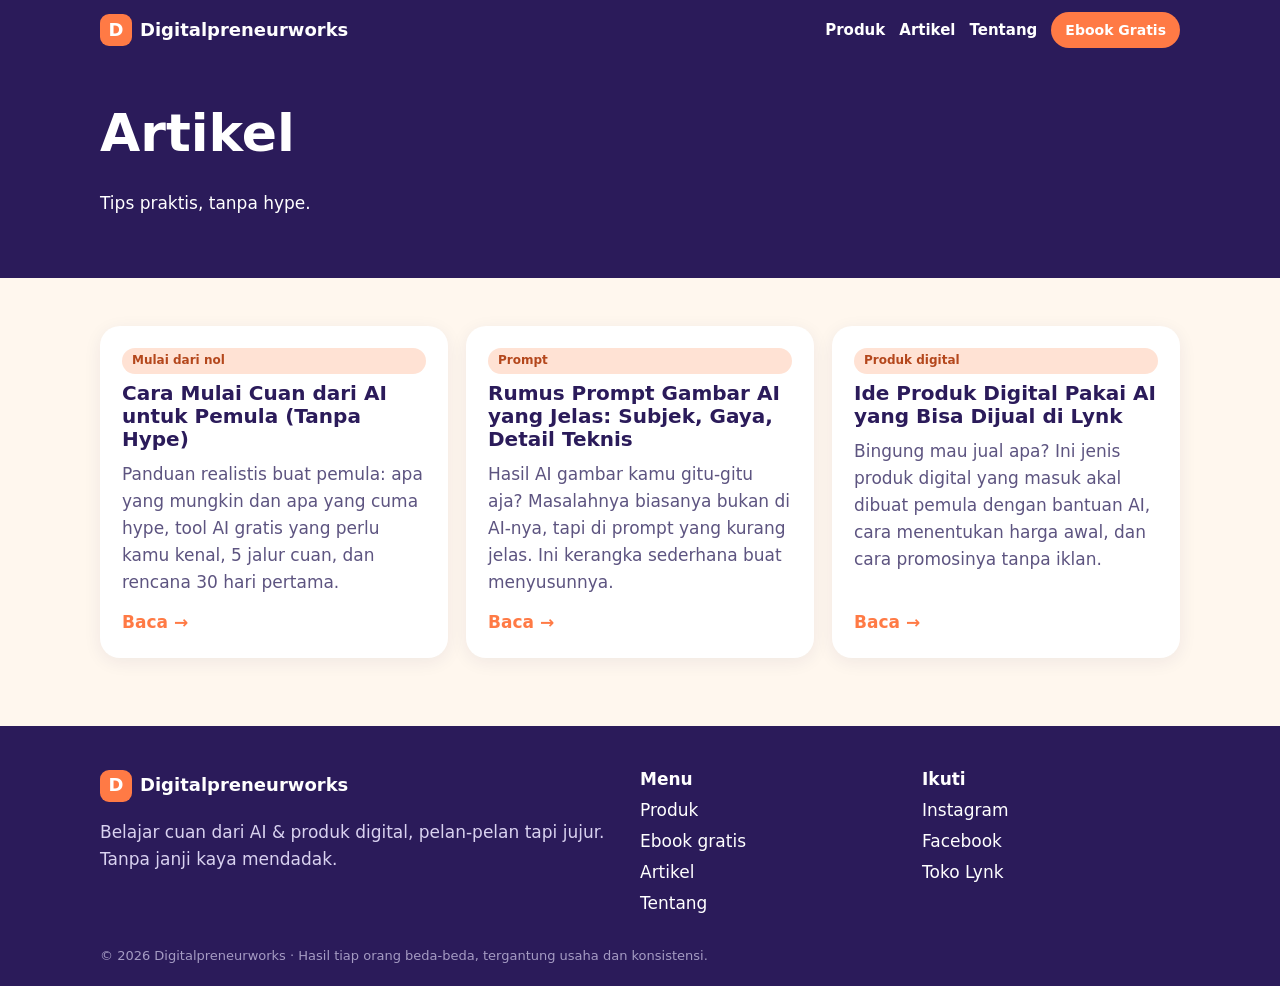
==== artikel/index.html @ cbf8335c "Website Digitalpreneurworks" ====
<!doctype html><html lang="id"><head><meta charset="utf-8"><meta name="viewport" content="width=device-width,initial-scale=1">
<title>Artikel: Belajar AI &amp; Produk Digital untuk Pemula | Digitalpreneurworks</title><meta name="description" content="Artikel praktis berbahasa Indonesia tentang cara mulai cuan dari AI, menulis prompt yang jelas, dan ide produk digital untuk pemula."><link rel="canonical" href="https://andhiniedewi.github.io/digitalpreneurworks/artikel/index.html">
<meta property="og:type" content="website"><meta property="og:site_name" content="Digitalpreneurworks"><meta property="og:title" content="Artikel: Belajar AI &amp; Produk Digital untuk Pemula | Digitalpreneurworks"><meta property="og:description" content="Artikel praktis berbahasa Indonesia tentang cara mulai cuan dari AI, menulis prompt yang jelas, dan ide produk digital untuk pemula."><meta property="og:url" content="https://andhiniedewi.github.io/digitalpreneurworks/artikel/index.html"><meta property="og:image" content="https://andhiniedewi.github.io/digitalpreneurworks/img/og.jpg"><meta property="og:locale" content="id_ID"><meta name="twitter:card" content="summary_large_image">
<link rel="icon" href="../favicon.svg" type="image/svg+xml"><link rel="stylesheet" href="../style.css"><meta name="theme-color" content="#2B1B5A"></head><body>
<header class="hd"><div class="wrap hdi"><a class="logo" href="../index.html"><span class="lm">D</span>Digitalpreneurworks</a><nav><a href="../produk.html">Produk</a><a href="../artikel/index.html">Artikel</a><a href="../tentang.html">Tentang</a><a class="btn sm" href="../ebook-gratis.html">Ebook Gratis</a></nav></div></header>
<main><section class="phead"><div class="wrap"><h1>Artikel</h1><p>Tips praktis, tanpa hype.</p></div></section><section class="wrap sec"><div class="grid3"><a class="acard" href="../artikel/cara-mulai-cuan-dari-ai-untuk-pemula.html"><span class="tag">Mulai dari nol</span><h3>Cara Mulai Cuan dari AI untuk Pemula (Tanpa Hype)</h3><p>Panduan realistis buat pemula: apa yang mungkin dan apa yang cuma hype, tool AI gratis yang perlu kamu kenal, 5 jalur cuan, dan rencana 30 hari pertama.</p><span class="more">Baca →</span></a><a class="acard" href="../artikel/rumus-prompt-gambar-ai.html"><span class="tag">Prompt</span><h3>Rumus Prompt Gambar AI yang Jelas: Subjek, Gaya, Detail Teknis</h3><p>Hasil AI gambar kamu gitu-gitu aja? Masalahnya biasanya bukan di AI-nya, tapi di prompt yang kurang jelas. Ini kerangka sederhana buat menyusunnya.</p><span class="more">Baca →</span></a><a class="acard" href="../artikel/ide-produk-digital-pakai-ai.html"><span class="tag">Produk digital</span><h3>Ide Produk Digital Pakai AI yang Bisa Dijual di Lynk</h3><p>Bingung mau jual apa? Ini jenis produk digital yang masuk akal dibuat pemula dengan bantuan AI, cara menentukan harga awal, dan cara promosinya tanpa iklan.</p><span class="more">Baca →</span></a></div></section></main>
<footer class="ft"><div class="wrap fti"><div><a class="logo" href="../index.html"><span class="lm">D</span>Digitalpreneurworks</a><p>Belajar cuan dari AI &amp; produk digital, pelan-pelan tapi jujur. Tanpa janji kaya mendadak.</p></div>
<div><b>Menu</b><a href="../produk.html">Produk</a><a href="../ebook-gratis.html">Ebook gratis</a><a href="../artikel/index.html">Artikel</a><a href="../tentang.html">Tentang</a></div>
<div><b>Ikuti</b><a href="https://www.instagram.com/digitalpreneurworks/" rel="noopener" target="_blank">Instagram</a><a href="https://www.facebook.com/DigitalPreneurWorks/" rel="noopener" target="_blank">Facebook</a><a href="https://lynk.id/digitalpreneurworks" rel="noopener" target="_blank">Toko Lynk</a></div></div>
<p class="wrap cp">© 2026 Digitalpreneurworks · Hasil tiap orang beda-beda, tergantung usaha dan konsistensi.</p></footer></body></html>
---- style.css ----
:root{--p:#2B1B5A;--o:#FF7A45;--c:#FFF7EE;--t:#2B1B5A;--m:#5d5480}
*{box-sizing:border-box}html{scroll-behavior:smooth}
body{margin:0;font-family:Inter,system-ui,-apple-system,"Segoe UI",Roboto,Arial,sans-serif;background:var(--c);color:var(--t);line-height:1.6;font-size:17px}
img{max-width:100%;height:auto;display:block}a{color:var(--o)}
.wrap{max-width:1120px;margin:0 auto;padding:0 20px}
b,strong{font-weight:800}h1,h2,h3{line-height:1.15;margin:0 0 .5em}h1 b,h2 b{color:var(--o)}
.hd{background:var(--p);position:sticky;top:0;z-index:9}.hdi{display:flex;align-items:center;justify-content:space-between;gap:12px;padding-top:12px;padding-bottom:12px;flex-wrap:wrap}
.logo{display:flex;align-items:center;gap:8px;color:#fff;text-decoration:none;font-weight:900;font-size:18px}.lm{background:var(--o);color:#fff;border-radius:9px;width:32px;height:32px;display:grid;place-items:center}
nav{display:flex;align-items:center;gap:14px;flex-wrap:wrap}nav a{color:#fff;text-decoration:none;font-weight:600;font-size:15px}
.btn{display:inline-block;background:var(--o);color:#fff;text-decoration:none;font-weight:800;border-radius:999px;padding:11px 20px;text-align:center}.btn:hover{filter:brightness(1.07)}
.btn.sm{padding:7px 14px;font-size:14px}.btn.lg{padding:15px 26px;font-size:18px}.btn.ghost{background:transparent;border:2px solid #fff;color:#fff}
.pill{display:inline-block;background:var(--o);color:#fff;border-radius:999px;padding:6px 14px;font-size:13px;font-weight:800;letter-spacing:.03em}
.tag{display:inline-block;background:#ffe2d4;color:#b4471c;border-radius:999px;padding:3px 10px;font-size:12px;font-weight:800;margin-bottom:8px}
.hero{background:var(--p);color:#fff;padding:56px 0 64px;position:relative;overflow:hidden}.c1{position:absolute;width:420px;height:420px;border-radius:50%;background:var(--o);opacity:.18;right:-140px;top:-140px}
.hero h1{font-size:clamp(36px,8vw,64px);margin:18px 0}.lead{font-size:19px;max-width:640px;opacity:.95}.cta2{display:flex;gap:12px;flex-wrap:wrap;margin-top:24px}.small{font-size:14px;opacity:.8}
.lp{display:grid;gap:28px;align-items:center}.lpimg{border-radius:20px;box-shadow:0 20px 50px rgba(0,0,0,.35);max-width:380px}
.sec{padding:48px 20px}.st{font-size:clamp(26px,5vw,38px)}.center{text-align:center}.lnk{font-weight:800}
.grid2,.grid3{display:grid;gap:18px;grid-template-columns:1fr}
.vcard,.card,.tcard,.acard{background:#fff;border-radius:20px;padding:22px;box-shadow:0 4px 18px rgba(43,27,90,.07)}
.vcard{border-left:6px solid var(--o)}.ic{font-size:30px}.vcard p,.card p,.tcard p,.acard p{color:var(--m);margin:0 0 12px}
.card{padding:0;overflow:hidden;display:flex;flex-direction:column}.card img{aspect-ratio:1;object-fit:cover;width:100%}.cb{padding:20px;display:flex;flex-direction:column;flex:1}.cb h3{font-size:20px}
.cf{margin-top:auto;display:flex;align-items:center;justify-content:space-between;gap:10px;flex-wrap:wrap}.pr{font-size:20px;color:var(--p)}
.tcard{display:flex;gap:14px;align-items:flex-start}.tcard img{border-radius:12px;flex:none}.tcard h3{font-size:17px}
.acard{text-decoration:none;color:var(--t);display:flex;flex-direction:column}.acard:hover{transform:translateY(-2px)}.acard h3{font-size:20px}.more{color:var(--o);font-weight:800;margin-top:auto}
.note{background:#fff;border:2px dashed var(--o);border-radius:14px;padding:12px 16px}
.ebox{background:var(--p);color:#fff;padding:48px 0}.ebi{display:grid;gap:24px;align-items:center}.ebi img{border-radius:18px;max-width:300px}.ebox h2{font-size:clamp(26px,5vw,40px);margin-top:14px}
.phead{background:var(--p);color:#fff;padding:44px 0}.phead h1{font-size:clamp(32px,7vw,52px)}.phead a{color:#ffb595}
.chips{margin-top:16px;gap:8px}.chips a{background:rgba(255,255,255,.12);padding:6px 14px;border-radius:999px;color:#fff}
.honest{background:#fff;border-radius:22px;padding:28px;border-left:8px solid var(--o)}
.prose{max-width:760px}.prose h2{font-size:26px;margin-top:1.6em}.prose li{margin-bottom:.5em}.art{padding-top:28px;padding-bottom:48px}.art h1{font-size:clamp(30px,6vw,46px)}.art .lead{color:var(--m)}.crumb a{font-weight:700;text-decoration:none}
.cmp{display:grid;gap:12px;grid-template-columns:1fr 1fr}.cmp div{background:#fff;border-radius:14px;padding:14px}.cmp p{margin:.3em 0 0}
.formula{background:var(--p);color:#fff;border-radius:14px;padding:18px;font-family:ui-monospace,Menlo,monospace;font-size:15px}
.rel{margin-top:40px;border-top:2px solid #ead9c8;padding-top:24px}
.ft{background:var(--p);color:#d9d2f0;padding:40px 0 20px;margin-top:20px}.fti{display:grid;gap:24px}.ft a{display:block;color:#fff;text-decoration:none;margin:4px 0}.ft b{color:#fff}.ft .logo{display:flex}.cp{font-size:13px;opacity:.7;margin-top:24px}
@media(min-width:760px){.grid2{grid-template-columns:1fr 1fr}.grid3{grid-template-columns:repeat(3,1fr)}.lp,.ebi{grid-template-columns:1.3fr 1fr}.ebi{grid-template-columns:300px 1fr}.fti{grid-template-columns:2fr 1fr 1fr}.hero{padding:88px 0 96px}}
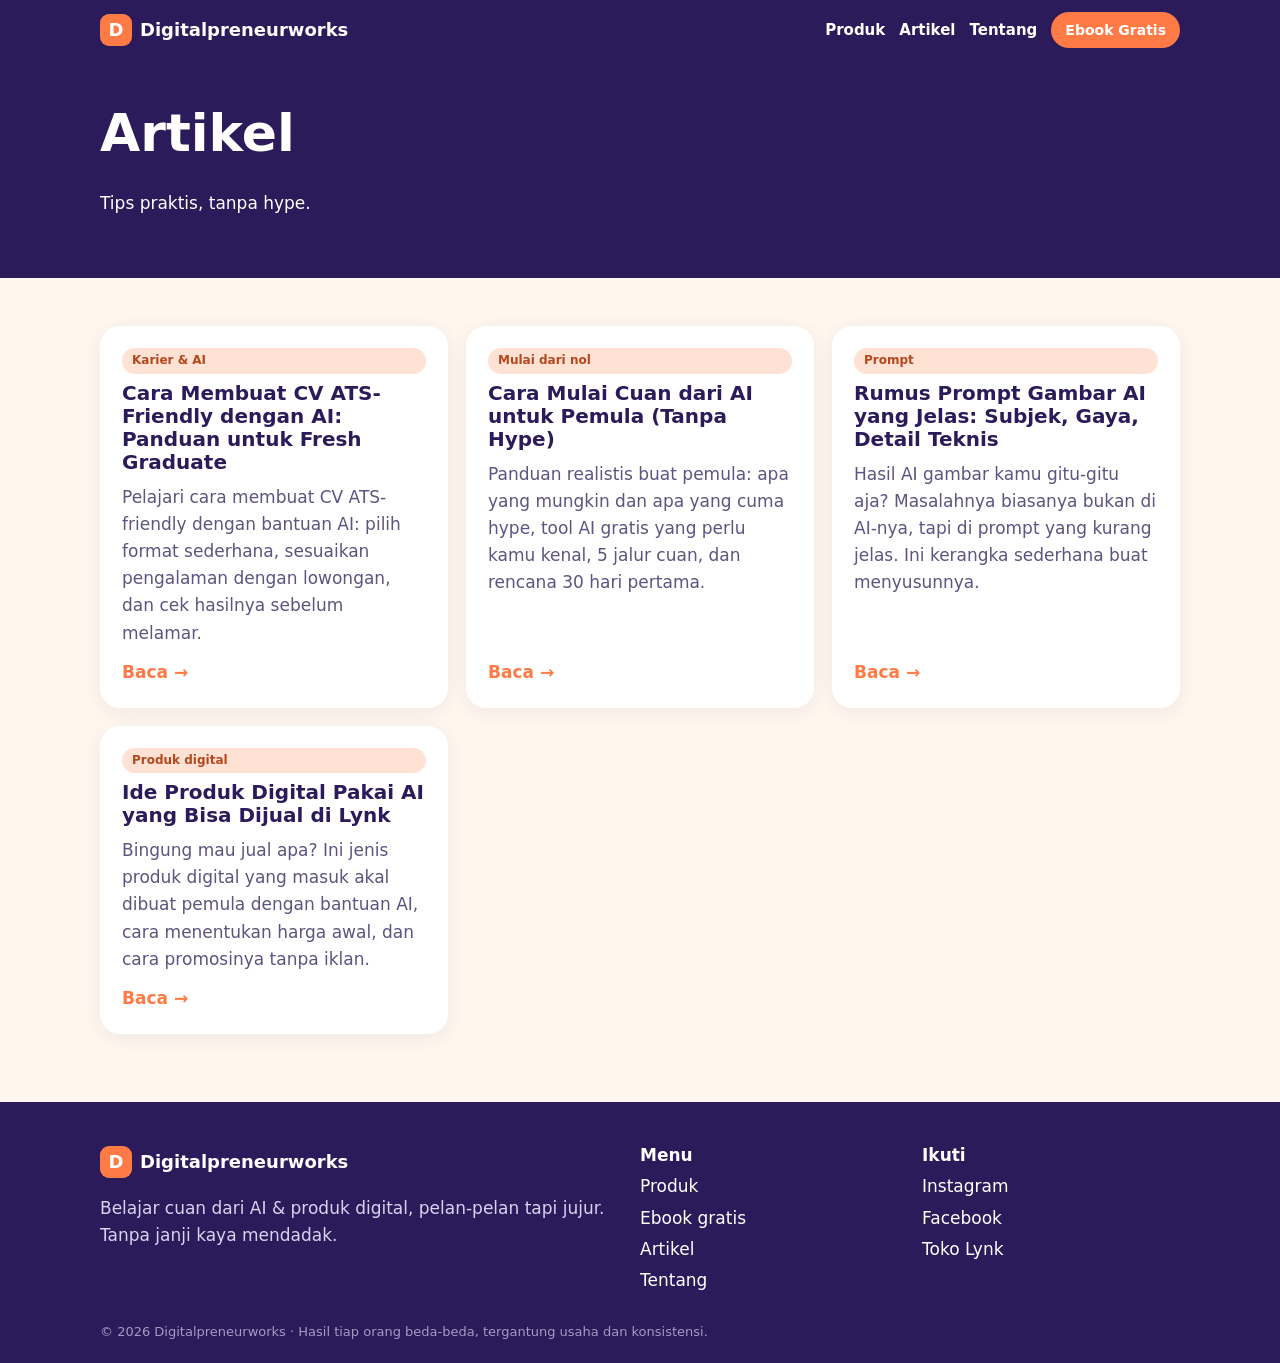
==== commit fc4347cd: "Tambah artikel: Cara Membuat CV ATS-Friendly dengan AI" ====
--- a/artikel/index.html
+++ b/artikel/index.html
@@ -3,7 +3,7 @@
 <meta property="og:type" content="website"><meta property="og:site_name" content="Digitalpreneurworks"><meta property="og:title" content="Artikel: Belajar AI &amp; Produk Digital untuk Pemula | Digitalpreneurworks"><meta property="og:description" content="Artikel praktis berbahasa Indonesia tentang cara mulai cuan dari AI, menulis prompt yang jelas, dan ide produk digital untuk pemula."><meta property="og:url" content="https://andhiniedewi.github.io/digitalpreneurworks/artikel/index.html"><meta property="og:image" content="https://andhiniedewi.github.io/digitalpreneurworks/img/og.jpg"><meta property="og:locale" content="id_ID"><meta name="twitter:card" content="summary_large_image">
 <link rel="icon" href="../favicon.svg" type="image/svg+xml"><link rel="stylesheet" href="../style.css"><meta name="theme-color" content="#2B1B5A"></head><body>
 <header class="hd"><div class="wrap hdi"><a class="logo" href="../index.html"><span class="lm">D</span>Digitalpreneurworks</a><nav><a href="../produk.html">Produk</a><a href="../artikel/index.html">Artikel</a><a href="../tentang.html">Tentang</a><a class="btn sm" href="../ebook-gratis.html">Ebook Gratis</a></nav></div></header>
-<main><section class="phead"><div class="wrap"><h1>Artikel</h1><p>Tips praktis, tanpa hype.</p></div></section><section class="wrap sec"><div class="grid3"><a class="acard" href="../artikel/cara-mulai-cuan-dari-ai-untuk-pemula.html"><span class="tag">Mulai dari nol</span><h3>Cara Mulai Cuan dari AI untuk Pemula (Tanpa Hype)</h3><p>Panduan realistis buat pemula: apa yang mungkin dan apa yang cuma hype, tool AI gratis yang perlu kamu kenal, 5 jalur cuan, dan rencana 30 hari pertama.</p><span class="more">Baca →</span></a><a class="acard" href="../artikel/rumus-prompt-gambar-ai.html"><span class="tag">Prompt</span><h3>Rumus Prompt Gambar AI yang Jelas: Subjek, Gaya, Detail Teknis</h3><p>Hasil AI gambar kamu gitu-gitu aja? Masalahnya biasanya bukan di AI-nya, tapi di prompt yang kurang jelas. Ini kerangka sederhana buat menyusunnya.</p><span class="more">Baca →</span></a><a class="acard" href="../artikel/ide-produk-digital-pakai-ai.html"><span class="tag">Produk digital</span><h3>Ide Produk Digital Pakai AI yang Bisa Dijual di Lynk</h3><p>Bingung mau jual apa? Ini jenis produk digital yang masuk akal dibuat pemula dengan bantuan AI, cara menentukan harga awal, dan cara promosinya tanpa iklan.</p><span class="more">Baca →</span></a></div></section></main>
+<main><section class="phead"><div class="wrap"><h1>Artikel</h1><p>Tips praktis, tanpa hype.</p></div></section><section class="wrap sec"><div class="grid3"><a class="acard" href="../artikel/cara-membuat-cv-ats-friendly-dengan-ai.html"><span class="tag">Karier & AI</span><h3>Cara Membuat CV ATS-Friendly dengan AI: Panduan untuk Fresh Graduate</h3><p>Pelajari cara membuat CV ATS-friendly dengan bantuan AI: pilih format sederhana, sesuaikan pengalaman dengan lowongan, dan cek hasilnya sebelum melamar.</p><span class="more">Baca →</span></a><a class="acard" href="../artikel/cara-mulai-cuan-dari-ai-untuk-pemula.html"><span class="tag">Mulai dari nol</span><h3>Cara Mulai Cuan dari AI untuk Pemula (Tanpa Hype)</h3><p>Panduan realistis buat pemula: apa yang mungkin dan apa yang cuma hype, tool AI gratis yang perlu kamu kenal, 5 jalur cuan, dan rencana 30 hari pertama.</p><span class="more">Baca →</span></a><a class="acard" href="../artikel/rumus-prompt-gambar-ai.html"><span class="tag">Prompt</span><h3>Rumus Prompt Gambar AI yang Jelas: Subjek, Gaya, Detail Teknis</h3><p>Hasil AI gambar kamu gitu-gitu aja? Masalahnya biasanya bukan di AI-nya, tapi di prompt yang kurang jelas. Ini kerangka sederhana buat menyusunnya.</p><span class="more">Baca →</span></a><a class="acard" href="../artikel/ide-produk-digital-pakai-ai.html"><span class="tag">Produk digital</span><h3>Ide Produk Digital Pakai AI yang Bisa Dijual di Lynk</h3><p>Bingung mau jual apa? Ini jenis produk digital yang masuk akal dibuat pemula dengan bantuan AI, cara menentukan harga awal, dan cara promosinya tanpa iklan.</p><span class="more">Baca →</span></a></div></section></main>
 <footer class="ft"><div class="wrap fti"><div><a class="logo" href="../index.html"><span class="lm">D</span>Digitalpreneurworks</a><p>Belajar cuan dari AI &amp; produk digital, pelan-pelan tapi jujur. Tanpa janji kaya mendadak.</p></div>
 <div><b>Menu</b><a href="../produk.html">Produk</a><a href="../ebook-gratis.html">Ebook gratis</a><a href="../artikel/index.html">Artikel</a><a href="../tentang.html">Tentang</a></div>
 <div><b>Ikuti</b><a href="https://www.instagram.com/digitalpreneurworks/" rel="noopener" target="_blank">Instagram</a><a href="https://www.facebook.com/DigitalPreneurWorks/" rel="noopener" target="_blank">Facebook</a><a href="https://lynk.id/digitalpreneurworks" rel="noopener" target="_blank">Toko Lynk</a></div></div>
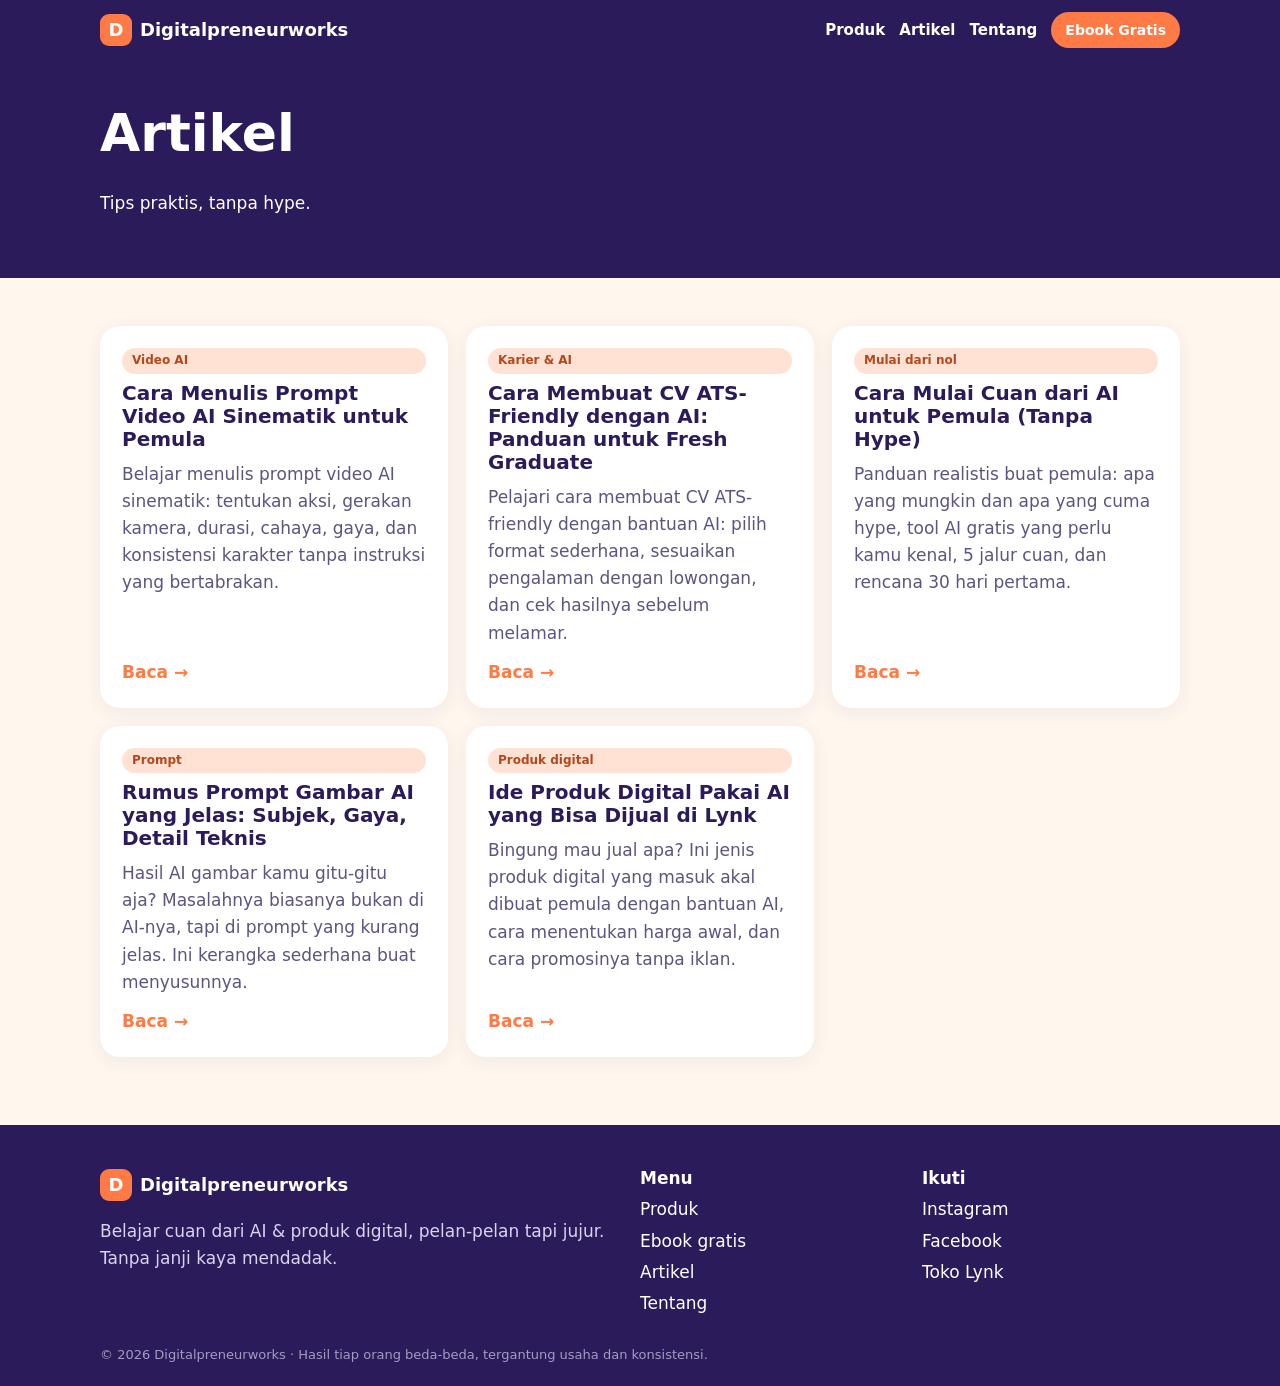
==== commit 434fedda: "Tambah artikel: Cara Menulis Prompt Video AI Sinematik untuk Pemula" ====
--- a/artikel/index.html
+++ b/artikel/index.html
@@ -3,7 +3,7 @@
 <meta property="og:type" content="website"><meta property="og:site_name" content="Digitalpreneurworks"><meta property="og:title" content="Artikel: Belajar AI &amp; Produk Digital untuk Pemula | Digitalpreneurworks"><meta property="og:description" content="Artikel praktis berbahasa Indonesia tentang cara mulai cuan dari AI, menulis prompt yang jelas, dan ide produk digital untuk pemula."><meta property="og:url" content="https://andhiniedewi.github.io/digitalpreneurworks/artikel/index.html"><meta property="og:image" content="https://andhiniedewi.github.io/digitalpreneurworks/img/og.jpg"><meta property="og:locale" content="id_ID"><meta name="twitter:card" content="summary_large_image">
 <link rel="icon" href="../favicon.svg" type="image/svg+xml"><link rel="stylesheet" href="../style.css"><meta name="theme-color" content="#2B1B5A"></head><body>
 <header class="hd"><div class="wrap hdi"><a class="logo" href="../index.html"><span class="lm">D</span>Digitalpreneurworks</a><nav><a href="../produk.html">Produk</a><a href="../artikel/index.html">Artikel</a><a href="../tentang.html">Tentang</a><a class="btn sm" href="../ebook-gratis.html">Ebook Gratis</a></nav></div></header>
-<main><section class="phead"><div class="wrap"><h1>Artikel</h1><p>Tips praktis, tanpa hype.</p></div></section><section class="wrap sec"><div class="grid3"><a class="acard" href="../artikel/cara-membuat-cv-ats-friendly-dengan-ai.html"><span class="tag">Karier & AI</span><h3>Cara Membuat CV ATS-Friendly dengan AI: Panduan untuk Fresh Graduate</h3><p>Pelajari cara membuat CV ATS-friendly dengan bantuan AI: pilih format sederhana, sesuaikan pengalaman dengan lowongan, dan cek hasilnya sebelum melamar.</p><span class="more">Baca →</span></a><a class="acard" href="../artikel/cara-mulai-cuan-dari-ai-untuk-pemula.html"><span class="tag">Mulai dari nol</span><h3>Cara Mulai Cuan dari AI untuk Pemula (Tanpa Hype)</h3><p>Panduan realistis buat pemula: apa yang mungkin dan apa yang cuma hype, tool AI gratis yang perlu kamu kenal, 5 jalur cuan, dan rencana 30 hari pertama.</p><span class="more">Baca →</span></a><a class="acard" href="../artikel/rumus-prompt-gambar-ai.html"><span class="tag">Prompt</span><h3>Rumus Prompt Gambar AI yang Jelas: Subjek, Gaya, Detail Teknis</h3><p>Hasil AI gambar kamu gitu-gitu aja? Masalahnya biasanya bukan di AI-nya, tapi di prompt yang kurang jelas. Ini kerangka sederhana buat menyusunnya.</p><span class="more">Baca →</span></a><a class="acard" href="../artikel/ide-produk-digital-pakai-ai.html"><span class="tag">Produk digital</span><h3>Ide Produk Digital Pakai AI yang Bisa Dijual di Lynk</h3><p>Bingung mau jual apa? Ini jenis produk digital yang masuk akal dibuat pemula dengan bantuan AI, cara menentukan harga awal, dan cara promosinya tanpa iklan.</p><span class="more">Baca →</span></a></div></section></main>
+<main><section class="phead"><div class="wrap"><h1>Artikel</h1><p>Tips praktis, tanpa hype.</p></div></section><section class="wrap sec"><div class="grid3"><a class="acard" href="../artikel/cara-menulis-prompt-video-ai-sinematik.html"><span class="tag">Video AI</span><h3>Cara Menulis Prompt Video AI Sinematik untuk Pemula</h3><p>Belajar menulis prompt video AI sinematik: tentukan aksi, gerakan kamera, durasi, cahaya, gaya, dan konsistensi karakter tanpa instruksi yang bertabrakan.</p><span class="more">Baca →</span></a><a class="acard" href="../artikel/cara-membuat-cv-ats-friendly-dengan-ai.html"><span class="tag">Karier & AI</span><h3>Cara Membuat CV ATS-Friendly dengan AI: Panduan untuk Fresh Graduate</h3><p>Pelajari cara membuat CV ATS-friendly dengan bantuan AI: pilih format sederhana, sesuaikan pengalaman dengan lowongan, dan cek hasilnya sebelum melamar.</p><span class="more">Baca →</span></a><a class="acard" href="../artikel/cara-mulai-cuan-dari-ai-untuk-pemula.html"><span class="tag">Mulai dari nol</span><h3>Cara Mulai Cuan dari AI untuk Pemula (Tanpa Hype)</h3><p>Panduan realistis buat pemula: apa yang mungkin dan apa yang cuma hype, tool AI gratis yang perlu kamu kenal, 5 jalur cuan, dan rencana 30 hari pertama.</p><span class="more">Baca →</span></a><a class="acard" href="../artikel/rumus-prompt-gambar-ai.html"><span class="tag">Prompt</span><h3>Rumus Prompt Gambar AI yang Jelas: Subjek, Gaya, Detail Teknis</h3><p>Hasil AI gambar kamu gitu-gitu aja? Masalahnya biasanya bukan di AI-nya, tapi di prompt yang kurang jelas. Ini kerangka sederhana buat menyusunnya.</p><span class="more">Baca →</span></a><a class="acard" href="../artikel/ide-produk-digital-pakai-ai.html"><span class="tag">Produk digital</span><h3>Ide Produk Digital Pakai AI yang Bisa Dijual di Lynk</h3><p>Bingung mau jual apa? Ini jenis produk digital yang masuk akal dibuat pemula dengan bantuan AI, cara menentukan harga awal, dan cara promosinya tanpa iklan.</p><span class="more">Baca →</span></a></div></section></main>
 <footer class="ft"><div class="wrap fti"><div><a class="logo" href="../index.html"><span class="lm">D</span>Digitalpreneurworks</a><p>Belajar cuan dari AI &amp; produk digital, pelan-pelan tapi jujur. Tanpa janji kaya mendadak.</p></div>
 <div><b>Menu</b><a href="../produk.html">Produk</a><a href="../ebook-gratis.html">Ebook gratis</a><a href="../artikel/index.html">Artikel</a><a href="../tentang.html">Tentang</a></div>
 <div><b>Ikuti</b><a href="https://www.instagram.com/digitalpreneurworks/" rel="noopener" target="_blank">Instagram</a><a href="https://www.facebook.com/DigitalPreneurWorks/" rel="noopener" target="_blank">Facebook</a><a href="https://lynk.id/digitalpreneurworks" rel="noopener" target="_blank">Toko Lynk</a></div></div>
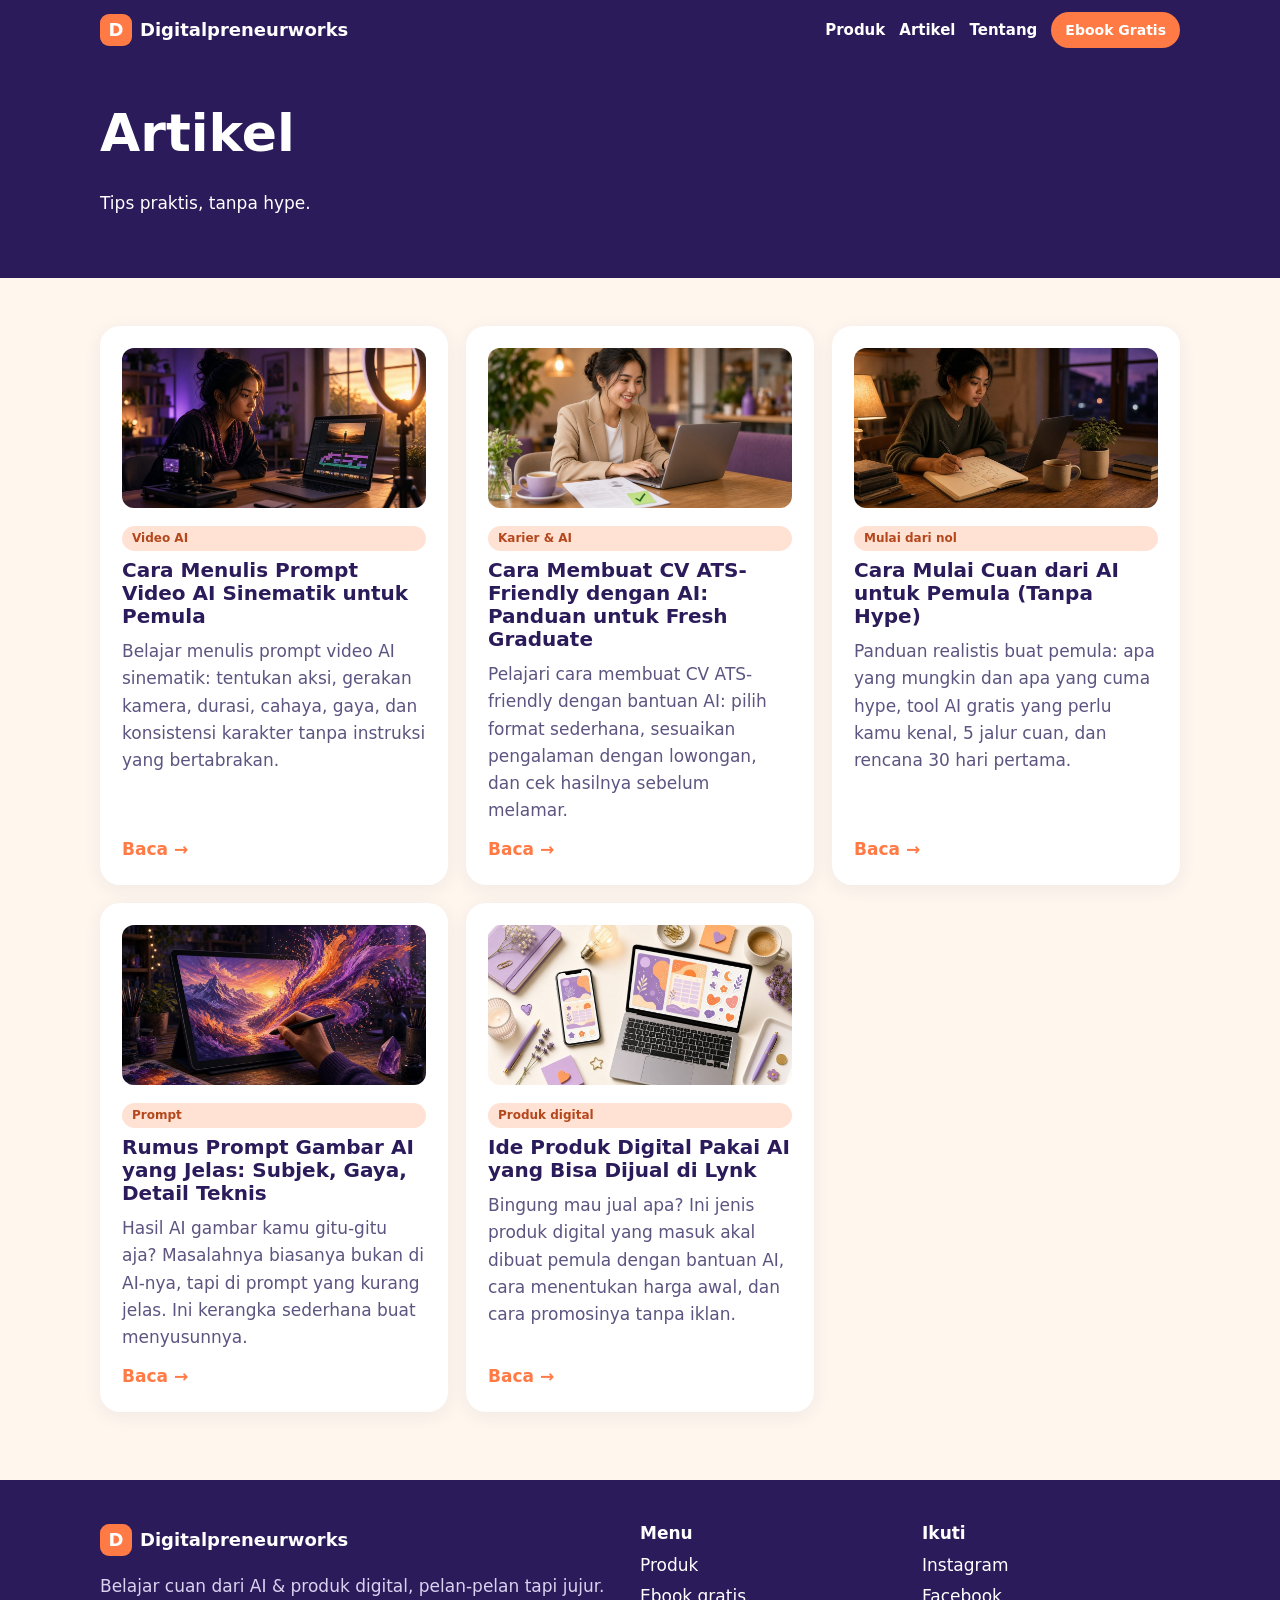
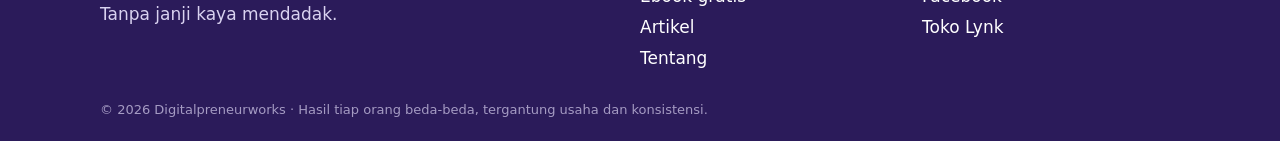
==== commit a96de394: "Tambah gambar sampul AI di semua artikel" ====
--- a/artikel/index.html
+++ b/artikel/index.html
@@ -1,9 +1,9 @@
 <!doctype html><html lang="id"><head><meta charset="utf-8"><meta name="viewport" content="width=device-width,initial-scale=1">
 <title>Artikel: Belajar AI &amp; Produk Digital untuk Pemula | Digitalpreneurworks</title><meta name="description" content="Artikel praktis berbahasa Indonesia tentang cara mulai cuan dari AI, menulis prompt yang jelas, dan ide produk digital untuk pemula."><link rel="canonical" href="https://andhiniedewi.github.io/digitalpreneurworks/artikel/index.html">
 <meta property="og:type" content="website"><meta property="og:site_name" content="Digitalpreneurworks"><meta property="og:title" content="Artikel: Belajar AI &amp; Produk Digital untuk Pemula | Digitalpreneurworks"><meta property="og:description" content="Artikel praktis berbahasa Indonesia tentang cara mulai cuan dari AI, menulis prompt yang jelas, dan ide produk digital untuk pemula."><meta property="og:url" content="https://andhiniedewi.github.io/digitalpreneurworks/artikel/index.html"><meta property="og:image" content="https://andhiniedewi.github.io/digitalpreneurworks/img/og.jpg"><meta property="og:locale" content="id_ID"><meta name="twitter:card" content="summary_large_image">
-<link rel="icon" href="../favicon.svg" type="image/svg+xml"><link rel="stylesheet" href="../style.css"><meta name="theme-color" content="#2B1B5A"></head><body>
+<link rel="icon" href="../favicon.svg" type="image/svg+xml"><link rel="stylesheet" href="../style.css"><style>.article-cover{display:block;width:100%;height:auto;aspect-ratio:1200/630;object-fit:cover;border-radius:18px;margin:24px 0 32px}.acard .article-thumb{width:100%;height:auto;aspect-ratio:1200/630;object-fit:cover;border-radius:12px;margin:0 0 18px}</style><meta name="theme-color" content="#2B1B5A"></head><body>
 <header class="hd"><div class="wrap hdi"><a class="logo" href="../index.html"><span class="lm">D</span>Digitalpreneurworks</a><nav><a href="../produk.html">Produk</a><a href="../artikel/index.html">Artikel</a><a href="../tentang.html">Tentang</a><a class="btn sm" href="../ebook-gratis.html">Ebook Gratis</a></nav></div></header>
-<main><section class="phead"><div class="wrap"><h1>Artikel</h1><p>Tips praktis, tanpa hype.</p></div></section><section class="wrap sec"><div class="grid3"><a class="acard" href="../artikel/cara-menulis-prompt-video-ai-sinematik.html"><span class="tag">Video AI</span><h3>Cara Menulis Prompt Video AI Sinematik untuk Pemula</h3><p>Belajar menulis prompt video AI sinematik: tentukan aksi, gerakan kamera, durasi, cahaya, gaya, dan konsistensi karakter tanpa instruksi yang bertabrakan.</p><span class="more">Baca →</span></a><a class="acard" href="../artikel/cara-membuat-cv-ats-friendly-dengan-ai.html"><span class="tag">Karier & AI</span><h3>Cara Membuat CV ATS-Friendly dengan AI: Panduan untuk Fresh Graduate</h3><p>Pelajari cara membuat CV ATS-friendly dengan bantuan AI: pilih format sederhana, sesuaikan pengalaman dengan lowongan, dan cek hasilnya sebelum melamar.</p><span class="more">Baca →</span></a><a class="acard" href="../artikel/cara-mulai-cuan-dari-ai-untuk-pemula.html"><span class="tag">Mulai dari nol</span><h3>Cara Mulai Cuan dari AI untuk Pemula (Tanpa Hype)</h3><p>Panduan realistis buat pemula: apa yang mungkin dan apa yang cuma hype, tool AI gratis yang perlu kamu kenal, 5 jalur cuan, dan rencana 30 hari pertama.</p><span class="more">Baca →</span></a><a class="acard" href="../artikel/rumus-prompt-gambar-ai.html"><span class="tag">Prompt</span><h3>Rumus Prompt Gambar AI yang Jelas: Subjek, Gaya, Detail Teknis</h3><p>Hasil AI gambar kamu gitu-gitu aja? Masalahnya biasanya bukan di AI-nya, tapi di prompt yang kurang jelas. Ini kerangka sederhana buat menyusunnya.</p><span class="more">Baca →</span></a><a class="acard" href="../artikel/ide-produk-digital-pakai-ai.html"><span class="tag">Produk digital</span><h3>Ide Produk Digital Pakai AI yang Bisa Dijual di Lynk</h3><p>Bingung mau jual apa? Ini jenis produk digital yang masuk akal dibuat pemula dengan bantuan AI, cara menentukan harga awal, dan cara promosinya tanpa iklan.</p><span class="more">Baca →</span></a></div></section></main>
+<main><section class="phead"><div class="wrap"><h1>Artikel</h1><p>Tips praktis, tanpa hype.</p></div></section><section class="wrap sec"><div class="grid3"><a class="acard" href="../artikel/cara-menulis-prompt-video-ai-sinematik.html"><img class="article-thumb" src="../img/artikel-cara-menulis-prompt-video-ai-sinematik.jpg" alt="Cara Menulis Prompt Video AI Sinematik untuk Pemula" width="1200" height="630" loading="lazy"><span class="tag">Video AI</span><h3>Cara Menulis Prompt Video AI Sinematik untuk Pemula</h3><p>Belajar menulis prompt video AI sinematik: tentukan aksi, gerakan kamera, durasi, cahaya, gaya, dan konsistensi karakter tanpa instruksi yang bertabrakan.</p><span class="more">Baca →</span></a><a class="acard" href="../artikel/cara-membuat-cv-ats-friendly-dengan-ai.html"><img class="article-thumb" src="../img/artikel-cara-membuat-cv-ats-friendly-dengan-ai.jpg" alt="Cara Membuat CV ATS-Friendly dengan AI: Panduan untuk Fresh Graduate" width="1200" height="630" loading="lazy"><span class="tag">Karier & AI</span><h3>Cara Membuat CV ATS-Friendly dengan AI: Panduan untuk Fresh Graduate</h3><p>Pelajari cara membuat CV ATS-friendly dengan bantuan AI: pilih format sederhana, sesuaikan pengalaman dengan lowongan, dan cek hasilnya sebelum melamar.</p><span class="more">Baca →</span></a><a class="acard" href="../artikel/cara-mulai-cuan-dari-ai-untuk-pemula.html"><img class="article-thumb" src="../img/artikel-cara-mulai-cuan-dari-ai-untuk-pemula.jpg" alt="Cara Mulai Cuan dari AI untuk Pemula (Tanpa Hype)" width="1200" height="630" loading="lazy"><span class="tag">Mulai dari nol</span><h3>Cara Mulai Cuan dari AI untuk Pemula (Tanpa Hype)</h3><p>Panduan realistis buat pemula: apa yang mungkin dan apa yang cuma hype, tool AI gratis yang perlu kamu kenal, 5 jalur cuan, dan rencana 30 hari pertama.</p><span class="more">Baca →</span></a><a class="acard" href="../artikel/rumus-prompt-gambar-ai.html"><img class="article-thumb" src="../img/artikel-rumus-prompt-gambar-ai.jpg" alt="Rumus Prompt Gambar AI yang Jelas: Subjek, Gaya, Detail Teknis" width="1200" height="630" loading="lazy"><span class="tag">Prompt</span><h3>Rumus Prompt Gambar AI yang Jelas: Subjek, Gaya, Detail Teknis</h3><p>Hasil AI gambar kamu gitu-gitu aja? Masalahnya biasanya bukan di AI-nya, tapi di prompt yang kurang jelas. Ini kerangka sederhana buat menyusunnya.</p><span class="more">Baca →</span></a><a class="acard" href="../artikel/ide-produk-digital-pakai-ai.html"><img class="article-thumb" src="../img/artikel-ide-produk-digital-pakai-ai.jpg" alt="Ide Produk Digital Pakai AI yang Bisa Dijual di Lynk" width="1200" height="630" loading="lazy"><span class="tag">Produk digital</span><h3>Ide Produk Digital Pakai AI yang Bisa Dijual di Lynk</h3><p>Bingung mau jual apa? Ini jenis produk digital yang masuk akal dibuat pemula dengan bantuan AI, cara menentukan harga awal, dan cara promosinya tanpa iklan.</p><span class="more">Baca →</span></a></div></section></main>
 <footer class="ft"><div class="wrap fti"><div><a class="logo" href="../index.html"><span class="lm">D</span>Digitalpreneurworks</a><p>Belajar cuan dari AI &amp; produk digital, pelan-pelan tapi jujur. Tanpa janji kaya mendadak.</p></div>
 <div><b>Menu</b><a href="../produk.html">Produk</a><a href="../ebook-gratis.html">Ebook gratis</a><a href="../artikel/index.html">Artikel</a><a href="../tentang.html">Tentang</a></div>
 <div><b>Ikuti</b><a href="https://www.instagram.com/digitalpreneurworks/" rel="noopener" target="_blank">Instagram</a><a href="https://www.facebook.com/DigitalPreneurWorks/" rel="noopener" target="_blank">Facebook</a><a href="https://lynk.id/digitalpreneurworks" rel="noopener" target="_blank">Toko Lynk</a></div></div>
